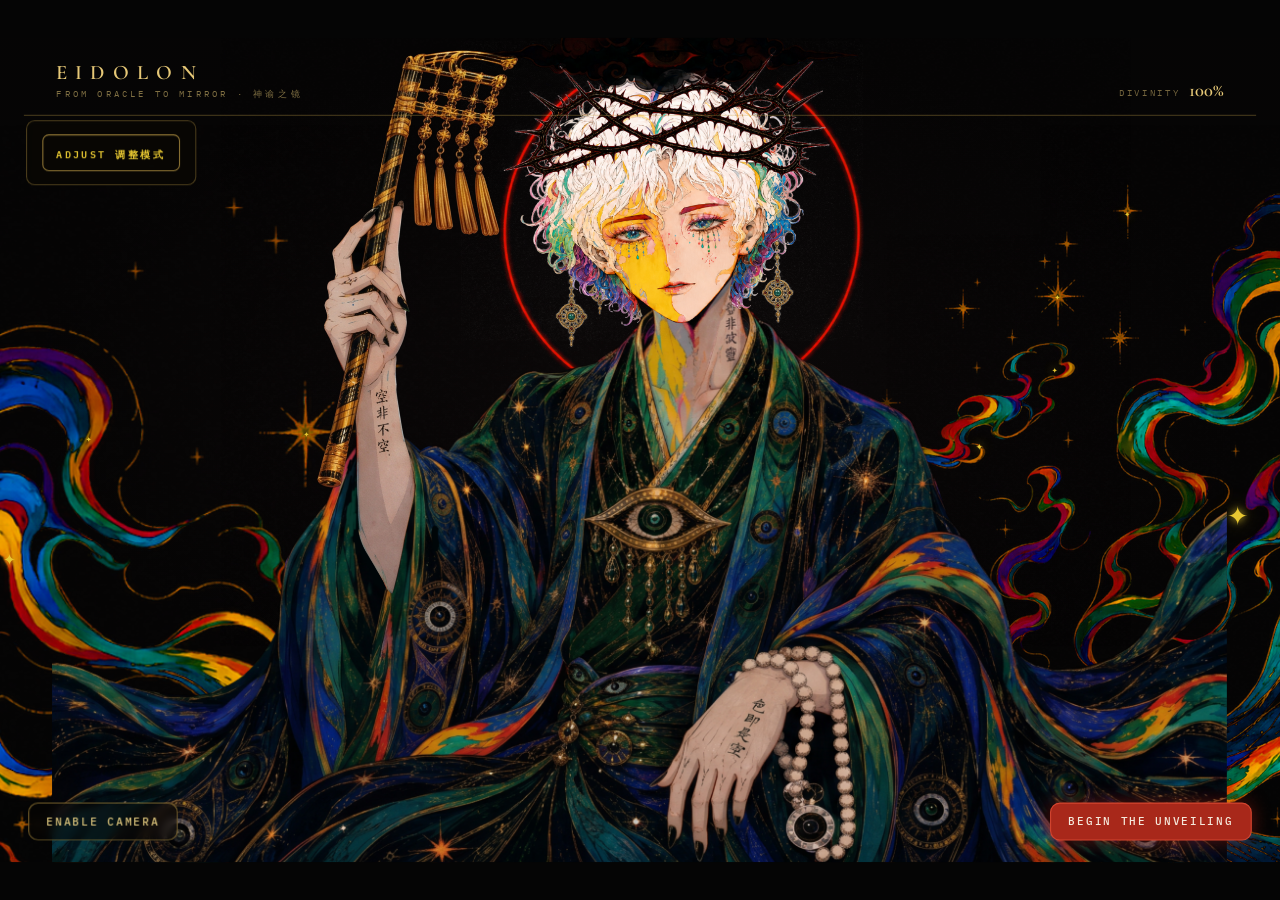
==== index.html @ 6b57af7a "Implement EIDOLON living deity from Oracle-to-Mirror design handoff Assembled layered artwork into a" ====
<!DOCTYPE html>
<html lang="zh">
<head>
<meta charset="utf-8">
<meta name="viewport" content="width=device-width, initial-scale=1">
<title>EIDOLON — From Oracle to Mirror · 神谕之镜</title>
<link rel="preconnect" href="https://fonts.googleapis.com">
<link href="https://fonts.googleapis.com/css2?family=Cormorant+Garamond:ital,wght@0,400;0,500;0,600;1,400;1,500&family=IBM+Plex+Mono:wght@400;500;600&family=Noto+Serif+SC:wght@400;600&display=swap" rel="stylesheet">
<style>
html,body{margin:0;height:100%;background:#050505;overflow:hidden;font-family:'IBM Plex Mono',monospace}
#viewport{position:fixed;inset:0;display:grid;place-items:center;background:#050505}
#stage{width:1180px;height:760px;position:relative;overflow:hidden;background:#050505;flex:none}

/* ── motion (from design handoff) ─────────────────────────────── */
@keyframes breathe{0%,100%{transform:scale(1);opacity:.85}50%{transform:scale(1.045);opacity:1}}
@keyframes coreGlow{0%,100%{opacity:.55}50%{opacity:.95}}
@keyframes drift{0%{transform:translateY(0)}50%{transform:translateY(-14px)}100%{transform:translateY(0)}}
@keyframes blink4{0%,93.5%{opacity:0}94.5%,97.5%{opacity:1}98.5%,100%{opacity:0}}
@keyframes blink4inv{0%,93.5%{opacity:1}94.5%,97.5%{opacity:0}98.5%,100%{opacity:1}}
@keyframes handWave{0%,100%{transform:rotate(-2.6deg)}50%{transform:rotate(3.2deg)}}
@keyframes beadLight{0%{opacity:0;transform:translate(-50%,-50%) scale(.5)}60%{opacity:.5;transform:translate(-50%,-50%) scale(1.1)}100%{opacity:.38;transform:translate(-50%,-50%) scale(1)}}
@keyframes charRise{from{opacity:0;transform:translateY(10px)}to{opacity:1;transform:translateY(0)}}
@keyframes ringGlow{0%,100%{filter:drop-shadow(0 0 6px rgba(255,45,22,.75)) drop-shadow(0 0 18px rgba(255,45,22,.4))}50%{filter:drop-shadow(0 0 14px rgba(255,45,22,.95)) drop-shadow(0 0 42px rgba(255,45,22,.6))}}
@keyframes twinkle{0%,100%{opacity:.08;transform:scale(.6) rotate(0deg)}50%{opacity:.95;transform:scale(1.2) rotate(18deg)}}
@keyframes swirlFlowL{0%,100%{transform:translate(0,0) rotate(0deg) scale(1)}30%{transform:translate(34px,-44px) rotate(3deg) scale(1.04)}65%{transform:translate(-26px,-14px) rotate(-2.4deg) scale(1.01)}}
@keyframes swirlFlowR{0%,100%{transform:translate(0,0) rotate(0deg) scale(1)}35%{transform:translate(-40px,-36px) rotate(-3.2deg) scale(1.05)}70%{transform:translate(22px,-10px) rotate(2deg) scale(1.01)}}

/* ── stage layers ─────────────────────────────────────────────── */
.cam{position:absolute;inset:0;width:100%;height:100%;object-fit:cover;transform:scaleX(-1)}
#camBg{filter:grayscale(30%) contrast(1.05) brightness(.9)}
#camFg{filter:saturate(.55) contrast(1.08) brightness(.92)}
#veil{position:absolute;inset:0;background:radial-gradient(ellipse 80% 70% at 50% 42%, #0d0a0a 0%, #060505 60%, #050505 100%);transition:opacity .3s linear}
#field{position:absolute;inset:0;overflow:hidden}
#swirlWrap{position:absolute;inset:0;transition:opacity .3s linear}
#swl,#swr{position:absolute}
#swl{transform-origin:20% 80%;animation:swirlFlowL 26s ease-in-out infinite}
#swr{transform-origin:80% 80%;animation:swirlFlowR 31s ease-in-out infinite 4s}
#swl>img{display:block;width:100%;-webkit-mask-image:linear-gradient(270deg,transparent,black 90px);mask-image:linear-gradient(270deg,transparent,black 90px);pointer-events:none}
#swr>img{display:block;width:100%;-webkit-mask-image:linear-gradient(90deg,transparent,black 110px);mask-image:linear-gradient(90deg,transparent,black 110px);pointer-events:none}
.tw{position:absolute;transform:translate(-50%,-50%);pointer-events:none}
.tw>span{display:inline-block;line-height:1;color:#e8c832;text-shadow:0 0 8px rgba(232,200,50,.9),0 0 22px rgba(232,200,50,.45);animation:twinkle var(--dur) ease-in-out infinite var(--delay)}
#camMask{position:absolute;inset:0;z-index:2;pointer-events:none;transition:opacity 1.2s linear;
  -webkit-mask-image:url('layers/body.png'),url('layers/face-open.png'),url('layers/hand-right.png'),url('layers/ring.png'),url('layers/cloud-eye.png');
  mask-image:url('layers/body.png'),url('layers/face-open.png'),url('layers/hand-right.png'),url('layers/ring.png'),url('layers/cloud-eye.png');
  -webkit-mask-repeat:no-repeat;mask-repeat:no-repeat}
#camMask .tintA{position:absolute;inset:0;background:radial-gradient(ellipse 62% 55% at 50% 38%, rgba(168,40,26,.08) 0%, rgba(120,26,16,.32) 62%, rgba(20,6,4,.72) 100%);mix-blend-mode:multiply}
#camMask .tintB{position:absolute;inset:0;background:linear-gradient(180deg, rgba(232,200,50,.10) 0%, rgba(255,45,22,.06) 45%, rgba(0,0,0,.25) 100%)}
#bgc{position:absolute;z-index:3;transition:opacity .3s linear}
#bgc>img{display:block;width:100%;animation:drift 17s ease-in-out infinite;pointer-events:none}
#ringWrap{position:absolute;inset:0;pointer-events:none;transition:opacity .3s linear}
#ring{position:absolute;animation:coreGlow 8s ease-in-out infinite}
#ring>img{display:block;width:100%;animation:ringGlow 6s ease-in-out infinite;pointer-events:none}
#figure{position:absolute;inset:0;pointer-events:none;animation:breathe 8s ease-in-out infinite}
#bodyGroup,#headGroup{position:absolute;inset:0;pointer-events:none;transition:transform 1.2s cubic-bezier(.2,.6,.2,1)}
#bodyGroup{z-index:1}#headGroup{z-index:2}
#bodyImg,#rhandImg,#lhandImg{position:absolute;transition:opacity .3s linear}
#rhandImg{transform-origin:52% 94%;animation:handWave 9s ease-in-out infinite}
#lhandImg{display:none}
#face{position:absolute;transition:opacity .3s linear}
#face>img{display:block;width:100%;pointer-events:none}
#faceOpen{animation:blink4inv 9s steps(1) infinite}
#faceClosed{position:absolute;left:0;top:0;width:100%;opacity:0;animation:blink4 9s steps(1) infinite}
#oracle{position:absolute;inset:0;z-index:4;pointer-events:none}
#prayerLine{position:absolute;left:50%;bottom:58px;transform:translate(-50%,0);transition:opacity 1.6s ease,transform 1.8s ease;display:flex;gap:3px;max-width:560px;flex-wrap:wrap;justify-content:center}
#prayerLine span{font:400 14px 'Noto Serif SC',serif;color:rgba(240,230,207,.55);text-shadow:0 0 12px rgba(232,200,50,.25);animation:charRise .3s ease both}
.bead{position:absolute;transform:translate(-50%,-50%);border-radius:50%;background:radial-gradient(circle,rgba(255,237,176,.85) 0%,rgba(232,200,50,.5) 40%,rgba(232,200,50,0) 70%);opacity:0}
#reply{position:absolute;right:110px;top:110px;writing-mode:vertical-rl;font:400 21px/2 'Noto Serif SC',serif;color:#f0e6cf;text-shadow:0 2px 18px rgba(0,0,0,.85);letter-spacing:.14em;transition:opacity 1.6s ease}
#reply span{opacity:0}

/* ── adjust panel ─────────────────────────────────────────────── */
#adjPanel{position:absolute;left:24px;top:76px;z-index:9;display:flex;flex-direction:column;gap:8px;padding:12px 14px;border-radius:8px;background:rgba(10,8,5,.78);border:1px solid rgba(201,164,74,.35);backdrop-filter:blur(4px)}
#adjToggle{padding:7px 12px;border-radius:6px;background:transparent;border:1px solid rgba(201,164,74,.7);color:#e8c832;font:600 9.5px 'IBM Plex Mono',monospace;letter-spacing:.18em;cursor:pointer}
#adjToggle.on{background:#e8c832;color:#111}
#adjBody{display:none;flex-direction:column;gap:7px;width:196px}
#adjBody.show{display:flex}
#adjBody .hint{font:400 9.5px/1.8 'Noto Serif SC',serif;color:rgba(230,200,119,.75)}
.slrow{display:flex;align-items:center;gap:8px}
.slrow>label{font:400 9px 'IBM Plex Mono',monospace;width:36px}
.slrow>input{flex:1}
.slrow>output{font:400 9px 'IBM Plex Mono',monospace;color:rgba(232,226,214,.7)}
#adjCoords{font:400 9px/1.8 'IBM Plex Mono',monospace;color:rgba(232,226,214,.55)}
#adjReset{padding:6px 10px;border-radius:6px;background:transparent;border:1px solid rgba(255,59,38,.6);color:#ff3b26;font:600 9px 'IBM Plex Mono',monospace;letter-spacing:.16em;cursor:pointer}

/* ── HUD (5a 金泥仪典) ────────────────────────────────────────── */
#hud{position:absolute;inset:0;display:flex;flex-direction:column;pointer-events:none;z-index:8}
#hudTop{display:flex;justify-content:space-between;align-items:flex-end;padding:20px 30px 12px;margin:0 22px;border-bottom:1px solid rgba(201,164,74,.28)}
#hudTitle{font:600 19px 'Cormorant Garamond',serif;letter-spacing:.4em;color:#e6c877}
#hudSub{font:400 8.5px 'IBM Plex Mono',monospace;letter-spacing:.3em;color:rgba(230,200,119,.55);margin-top:3px}
#hudDiv{display:flex;align-items:baseline;gap:8px}
#hudDiv>span:first-child{font:400 8.5px 'IBM Plex Mono',monospace;letter-spacing:.24em;color:rgba(230,200,119,.5)}
#divPct{font:600 17px 'Cormorant Garamond',serif;color:#e6c877}
#camBtn{position:absolute;left:26px;bottom:20px;pointer-events:auto;padding:10px 16px;border-radius:9px;background:rgba(8,7,5,.55);border:1px solid rgba(201,164,74,.55);color:#e0c87e;font:500 10px 'IBM Plex Mono',monospace;letter-spacing:.2em;cursor:pointer;backdrop-filter:blur(4px)}
#unveilBtn{position:absolute;right:26px;bottom:20px;pointer-events:auto;padding:10px 16px;border-radius:9px;background:#a8281a;border:1px solid #d4452f;color:#f5e9dc;font:500 10px 'IBM Plex Mono',monospace;letter-spacing:.2em;box-shadow:0 0 18px rgba(255,45,22,.35);cursor:pointer}
#camErr{position:absolute;left:0;right:0;bottom:4px;text-align:center;font:400 10px 'IBM Plex Mono',monospace;color:#ff3b26;display:none}
</style>
</head>
<body>
<div id="viewport">
  <div id="stage">
    <video id="camBg" class="cam" autoplay muted playsinline></video>
    <div id="veil"></div>
    <div id="field">
      <div id="swirlWrap">
        <div id="swl"><img src="layers/swirl-left.png" draggable="false"></div>
        <div id="swr"><img src="layers/swirl-right.png" draggable="false"></div>
      </div>
      <div id="camMask">
        <video id="camFg" class="cam" autoplay muted playsinline></video>
        <div class="tintA"></div>
        <div class="tintB"></div>
      </div>
      <div id="bgc"><img src="layers/cloud-eye.png" draggable="false"></div>
      <div id="ringWrap"><div id="ring"><img src="layers/ring.png" draggable="false"></div></div>
      <div id="figure">
        <div id="bodyGroup">
          <img id="bodyImg" src="layers/body.png" draggable="false">
          <img id="rhandImg" src="layers/hand-right.png" draggable="false">
          <img id="lhandImg" src="layers/hand-left.png" draggable="false">
        </div>
        <div id="headGroup">
          <div id="face">
            <img id="faceOpen" src="layers/face-open.png" draggable="false">
            <img id="faceClosed" src="layers/face-closed.png" draggable="false">
          </div>
        </div>
      </div>
      <div id="oracle">
        <div id="prayerLine"></div>
        <div id="beads"></div>
        <div id="reply"></div>
      </div>
      <div id="adjPanel">
        <button id="adjToggle">ADJUST 调整模式</button>
        <div id="adjBody">
          <div class="hint">全部图层可拖动 · 悬停时滚轮缩放<br>拖身体时双手和头跟随 · 位置自动保存</div>
          <div class="slrow"><label style="color:#e8c832">FACE</label><input id="slFace" type="range" min="180" max="420" style="accent-color:#e8c832"><output id="ovFace"></output></div>
          <div class="slrow"><label style="color:#7fd4cd">BODY</label><input id="slBody" type="range" min="700" max="1200" style="accent-color:#7fd4cd"><output id="ovBody"></output></div>
          <div class="slrow"><label style="color:#ff8c66">右手</label><input id="slRhand" type="range" min="90" max="320" style="accent-color:#ff8c66"><output id="ovRhand"></output></div>
          <div class="slrow"><label style="color:#c9a44a">左手</label><input id="slLhand" type="range" min="90" max="320" style="accent-color:#c9a44a"><output id="ovLhand"></output></div>
          <div id="adjCoords"></div>
          <button id="adjReset">RESET</button>
        </div>
      </div>
    </div>
    <div id="hud">
      <div id="hudTop">
        <div>
          <div id="hudTitle">EIDOLON</div>
          <div id="hudSub">FROM ORACLE TO MIRROR · 神谕之镜</div>
        </div>
        <div id="hudDiv"><span>DIVINITY</span><span id="divPct">100%</span></div>
      </div>
      <button id="camBtn">ENABLE CAMERA</button>
      <button id="unveilBtn">BEGIN THE UNVEILING</button>
      <div id="camErr"></div>
    </div>
  </div>
</div>

<script>
(() => {
"use strict";
const $ = id => document.getElementById(id);
const clamp01 = v => Math.max(0, Math.min(1, v));

/* ── layout: scale 1180×760 stage to viewport ─────────────────── */
const STAGE_W = 1180, STAGE_H = 760;
function fit() {
  const s = Math.min(innerWidth / STAGE_W, innerHeight / STAGE_H);
  $("stage").style.transform = "scale(" + s + ")";
}
addEventListener("resize", fit); fit();

/* ── state ────────────────────────────────────────────────────── */
const ADJ_DEFAULT = {
  face:{x:425,y:3,w:371}, body:{x:48,y:207,w:1083}, halo:{x:590,y:192},
  cloud:{x:203,y:-22,w:840}, bgc:{x:429,y:-36,w:366}, rhand:{x:292,y:11,w:186},
  lhand:{x:623,y:513,w:191}, swl:{x:-30,y:80,w:700}, swr:{x:763,y:80,w:447}
};
const LS_KEY = "om-eidolon-adjust-v5";
const state = {
  d2: 1,                // divinity 1 → 0
  unveiled: false,      // settled mirror state
  cameraOn: false,
  prayer: "",
  phase: "idle",        // idle | typing | divining | reply
  replyText: "",
  mx: 0, my: 0,
  adjustMode: false,
  adj: JSON.parse(JSON.stringify(ADJ_DEFAULT))
};
try {
  const saved = JSON.parse(localStorage.getItem(LS_KEY) || "null");
  if (saved && saved.face) Object.keys(state.adj).forEach(k => { if (saved[k]) state.adj[k] = { ...state.adj[k], ...saved[k] }; });
} catch (e) {}

const ORACLE_POOL = [
  "空非不空。你携来的重量，我已称过。",
  "所求之物，在你说出它名字之前，已经离开。",
  "香烬落定。去做你早已决定的事。",
  "色即是空。你问的不是前路，是回头的许可。",
  "你怕的事只发生过一次，在你心里发生了千次。",
  "星符已排。等，是另一种走。"
];

/* ── twinkle stars on the swirls (positions from handoff) ─────── */
const TWL = [{x:.2382,y:.5106,n:1822},{x:.7768,y:.4729,n:1163},{x:.0554,y:.3451,n:637},{x:.687,y:.8537,n:586},{x:.1597,y:.2472,n:76},{x:.4463,y:.2433,n:36},{x:.8284,y:.9416,n:34},{x:.4003,y:.6454,n:31},{x:.0202,y:.2187,n:23},{x:.41,y:.7276,n:14}];
const TWR = [{x:.8458,y:.4846,n:1846},{x:.3127,y:.3993,n:231},{x:.4684,y:.3033,n:45},{x:.1049,y:.9225,n:33},{x:.4738,y:.2116,n:24},{x:.2344,y:.6415,n:22},{x:.6175,y:.1074,n:16}];
function buildTwinkles(host, stars, scale) {
  host.querySelectorAll(".tw").forEach(el => el.remove());
  stars.forEach((s, i) => {
    const wrap = document.createElement("span");
    wrap.className = "tw";
    wrap.style.left = (s.x * 100).toFixed(2) + "%";
    wrap.style.top = (s.y * 100).toFixed(2) + "%";
    const star = document.createElement("span");
    star.textContent = "✦";
    star.style.fontSize = Math.round(Math.min(34, Math.max(9, Math.sqrt(s.n) * .75)) * scale) + "px";
    star.style.setProperty("--dur", (3 + (i % 5) * .8).toFixed(1) + "s");
    star.style.setProperty("--delay", ((i * .73) % 4).toFixed(2) + "s");
    wrap.appendChild(star);
    host.appendChild(wrap);
  });
}

/* ── rosary bead glow points (crop coords from handoff) ───────── */
const BEAD_PTS = [
  [60,175],[115,130],[185,105],[250,95],[310,75],[365,65],[430,75],[490,100],[540,140],[565,185],
  [330,205],[385,265],[408,340],[418,415],[428,490],[418,565],[372,650],[330,705],[300,795],[360,790],
  [575,250],[583,320],[590,395],[595,470],[600,545],[605,620],[615,695],[625,770],[640,845],[652,920],[665,995],[678,1070],[695,1140]
];
function renderBeads() {
  const host = $("beads");
  host.innerHTML = "";
  const lit = state.phase === "divining" || state.phase === "reply";
  const b = state.adj.body, k = b.w / 6213;
  const put = (px, py, size, anim) => {
    const el = document.createElement("span");
    el.className = "bead";
    el.style.left = Math.round(b.x + (px + 3574) * k) + "px";
    el.style.top = Math.round(b.y + (py + 3442 - 1445) * k) + "px";
    el.style.width = el.style.height = size + "px";
    el.style.animation = anim;
    host.appendChild(el);
  };
  BEAD_PTS.forEach((p, i) => put(p[0], p[1], Math.round(120 * k), lit ? "beadLight .5s ease " + (i * .07).toFixed(2) + "s forwards" : "none"));
  put(435, 975, Math.round(300 * k), lit ? "beadLight .9s ease 2.45s forwards" : "none");
}

/* ── apply layer geometry ─────────────────────────────────────── */
function px(el, o) { el.style.left = o.x + "px"; el.style.top = o.y + "px"; if (o.w != null) el.style.width = o.w + "px"; }
function applyAdj() {
  const a = state.adj;
  px($("swl"), a.swl); px($("swr"), a.swr);
  px($("bgc"), a.bgc); px($("ring"), a.cloud);
  px($("bodyImg"), a.body); px($("rhandImg"), a.rhand); px($("lhandImg"), a.lhand);
  px($("face"), a.face);
  $("camMask").style.webkitMaskPosition = $("camMask").style.maskPosition =
    a.body.x + "px " + a.body.y + "px, " + a.face.x + "px " + a.face.y + "px, " +
    a.rhand.x + "px " + a.rhand.y + "px, " + a.cloud.x + "px " + a.cloud.y + "px, " +
    a.bgc.x + "px " + a.bgc.y + "px";
  $("camMask").style.webkitMaskSize = $("camMask").style.maskSize =
    a.body.w + "px auto, " + a.face.w + "px auto, " + a.rhand.w + "px auto, " +
    a.cloud.w + "px auto, " + a.bgc.w + "px auto";
  buildTwinkles($("swl"), TWL, a.swl.w / 700);
  buildTwinkles($("swr"), TWR, a.swr.w / 447);
  renderBeads();
  $("slFace").value = a.face.w;  $("ovFace").textContent = a.face.w;
  $("slBody").value = a.body.w;  $("ovBody").textContent = a.body.w;
  $("slRhand").value = a.rhand.w; $("ovRhand").textContent = a.rhand.w;
  $("slLhand").value = a.lhand.w; $("ovLhand").textContent = a.lhand.w;
  $("adjCoords").innerHTML = "head " + a.face.x + "," + a.face.y + " · body " + a.body.x + "," + a.body.y + "<br>halo+cloud " + a.cloud.x + "," + a.cloud.y;
}
function saveAdj() { try { localStorage.setItem(LS_KEY, JSON.stringify(state.adj)); } catch (e) {} }

/* ── unveiling: staged fade per handoff spec ──────────────────────
   swirls first (d2 1→.6), robe next (→.3), face last (→.06);
   ring + ink cloud stay to frame the user's own face.           */
function applyOpacities() {
  const d2 = state.d2, un = state.unveiled;
  $("veil").style.opacity = (d2 * .96).toFixed(3);
  $("swirlWrap").style.opacity = clamp01((d2 - .6) / .4).toFixed(3);
  const opBody = un ? .22 : clamp01((d2 - .3) / .36);
  const opFace = un ? .22 : clamp01((d2 - .06) / .34);
  const opRelic = un ? .3 : (d2 < .02 ? d2 * 17.5 : .35 + d2 * .65);
  $("bodyImg").style.opacity = $("rhandImg").style.opacity = $("lhandImg").style.opacity = (+opBody).toFixed(3);
  $("face").style.opacity = (+opFace).toFixed(3);
  $("bgc").style.opacity = $("ringWrap").style.opacity = (+opRelic).toFixed(3);
  $("camMask").style.opacity = state.cameraOn ? clamp01((.5 - d2) / .4).toFixed(3) : 0;
  $("divPct").textContent = Math.round(d2 * 100) + "%";
  $("unveilBtn").textContent = (un || unveilTarget === 0) ? "RESTORE THE GOD" : "BEGIN THE UNVEILING";
}

let tick = null, unveilTarget = 1;
function animateD2(to, dur) {
  if (tick) clearInterval(tick);
  unveilTarget = to;
  const from = state.d2, t0 = performance.now();
  tick = setInterval(() => {
    const t = Math.min(1, (performance.now() - t0) / dur);
    const e = 1 - Math.pow(1 - t, 3);
    state.d2 = from + (to - from) * e;
    if (to === 0 && state.d2 <= .05) {           // settle into the mirror
      state.d2 = 0; state.unveiled = true; clearInterval(tick); tick = null;
    } else if (t >= 1) {
      state.d2 = to; clearInterval(tick); tick = null;
    }
    applyOpacities();
  }, 16);
}

$("unveilBtn").addEventListener("click", () => {
  if (state.unveiled || unveilTarget === 0) {    // restore the god
    state.unveiled = false;
    animateD2(1, 6000);
  } else {
    startCamera();
    animateD2(0, 9000);
  }
});

/* ── camera ───────────────────────────────────────────────────── */
let stream = null;
function startCamera() {
  if (state.cameraOn) return;
  if (!navigator.mediaDevices || !navigator.mediaDevices.getUserMedia) {
    camError("getUserMedia unavailable in this context"); return;
  }
  navigator.mediaDevices.getUserMedia({ video: { width: 1280 } }).then(s => {
    stream = s; state.cameraOn = true;
    $("camErr").style.display = "none";
    $("camBtn").textContent = "CAMERA LIVE";
    for (const v of [$("camBg"), $("camFg")]) { v.srcObject = s; v.play().catch(() => {}); }
    applyOpacities();
  }).catch(err => camError(err.message || String(err)));
}
function camError(msg) { $("camErr").textContent = "camera error: " + msg; $("camErr").style.display = "block"; }
$("camBtn").addEventListener("click", startCamera);

/* ── parallax: head/body follow the cursor ────────────────────── */
$("stage").addEventListener("mousemove", e => {
  const r = $("stage").getBoundingClientRect();
  state.mx = Math.round(((e.clientX - r.left) / r.width - .5) * 2 * 10) / 10;
  state.my = Math.round(((e.clientY - r.top) / r.height - .5) * 2 * 10) / 10;
  const on = state.adjustMode;
  $("bodyGroup").style.transform = on ? "" : "translate(" + (state.mx * 7).toFixed(1) + "px," + (state.my * 4).toFixed(1) + "px)";
  $("headGroup").style.transform = on ? "" : "translate(" + (state.mx * 7).toFixed(1) + "px," + (state.my * 4).toFixed(1) + "px)";
});

/* ── prayer → oracle reply ────────────────────────────────────── */
let t1 = null, t2 = null;
function renderPrayer() {
  const host = $("prayerLine");
  host.innerHTML = "";
  for (const ch of state.prayer) {
    const s = document.createElement("span"); s.textContent = ch; host.appendChild(s);
  }
  const busy = state.phase === "divining" || state.phase === "reply";
  host.style.opacity = busy ? 0 : 1;
  host.style.transform = "translate(-50%," + (state.phase === "divining" ? -70 : 0) + "px)";
}
function renderReply() {
  const host = $("reply");
  host.innerHTML = "";
  if (state.phase === "reply") {
    [...state.replyText].forEach((ch, i) => {
      const s = document.createElement("span");
      s.textContent = ch;
      s.style.animation = "charRise .5s ease " + (i * .15).toFixed(2) + "s both";
      host.appendChild(s);
    });
  }
  host.style.opacity = state.phase === "reply" ? 1 : 0;
}
function submitPrayer() {
  state.replyText = ORACLE_POOL[Math.floor(Math.random() * ORACLE_POOL.length)];
  state.phase = "divining";
  renderPrayer(); renderBeads(); renderReply();
  clearTimeout(t1); clearTimeout(t2);
  t1 = setTimeout(() => { state.phase = "reply"; renderPrayer(); renderReply(); }, 3300);
  t2 = setTimeout(() => {
    state.phase = "idle"; state.prayer = ""; state.replyText = "";
    renderPrayer(); renderBeads(); renderReply();
  }, 3300 + state.replyText.length * 150 + 6500);
}
addEventListener("keydown", e => {
  if (state.adjustMode) return;
  const t = e.target;
  if (t && (t.tagName === "INPUT" || t.tagName === "TEXTAREA" || t.tagName === "BUTTON")) return;
  if (e.key === "Escape") { state.prayer = ""; state.phase = "idle"; renderPrayer(); return; }
  if (state.phase !== "idle" && state.phase !== "typing") return;
  if (e.key === "Enter") { if (state.prayer.trim()) submitPrayer(); return; }
  if (e.key === "Backspace") {
    e.preventDefault();
    state.prayer = state.prayer.slice(0, -1);
    state.phase = state.prayer.length ? "typing" : "idle";
    renderPrayer(); return;
  }
  if (e.key.length === 1 && !e.metaKey && !e.ctrlKey && state.prayer.length < 40) {
    state.prayer += e.key; state.phase = "typing"; renderPrayer();
  }
});

/* ── adjust mode: drag / wheel-scale / sliders ────────────────── */
const DRAGGABLE = { swl:$("swl"), swr:$("swr"), bgc:$("bgc"), cloud:$("ring"), body:$("bodyImg"), rhand:$("rhandImg"), lhand:$("lhandImg"), face:$("face") };
function setAdjustUI() {
  const on = state.adjustMode;
  $("adjToggle").textContent = on ? "ADJUST: ON — 完成" : "ADJUST 调整模式";
  $("adjToggle").classList.toggle("on", on);
  $("adjBody").classList.toggle("show", on);
  for (const [key, el] of Object.entries(DRAGGABLE)) {
    el.style.cursor = on ? "move" : "default";
    el.style.outline = on ? "1px dashed rgba(232,200,50,.55)" : "none";
    // swirls + ink cloud always receive events; the rest only in adjust mode
    if (!["swl","swr","bgc"].includes(key)) el.style.pointerEvents = on ? "auto" : "none";
  }
  if (on) { $("bodyGroup").style.transform = ""; $("headGroup").style.transform = ""; }
}
$("adjToggle").addEventListener("click", () => { state.adjustMode = !state.adjustMode; setAdjustUI(); });
$("adjReset").addEventListener("click", () => { state.adj = JSON.parse(JSON.stringify(ADJ_DEFAULT)); applyAdj(); saveAdj(); });

function stageScale() { return $("stage").getBoundingClientRect().width / STAGE_W; }
for (const [key, el] of Object.entries(DRAGGABLE)) {
  el.addEventListener("mousedown", e => {
    if (!state.adjustMode) return;
    e.preventDefault(); e.stopPropagation();
    const sc = stageScale(), sx = e.clientX, sy = e.clientY;
    const keys = key === "body" ? ["face","body","rhand","lhand"] : [key];
    const starts = {}; keys.forEach(k => starts[k] = { ...state.adj[k] });
    const move = ev => {
      keys.forEach(k => {
        state.adj[k].x = Math.round(starts[k].x + (ev.clientX - sx) / sc);
        state.adj[k].y = Math.round(starts[k].y + (ev.clientY - sy) / sc);
      });
      applyAdj();
    };
    const up = () => { removeEventListener("mousemove", move); removeEventListener("mouseup", up); saveAdj(); };
    addEventListener("mousemove", move); addEventListener("mouseup", up);
  });
  el.addEventListener("wheel", e => {
    if (!state.adjustMode) return;
    e.preventDefault(); e.stopPropagation();
    const L = state.adj[key];
    if (!L || L.w == null) return;
    const f = e.deltaY < 0 ? 1.03 : 1 / 1.03;
    const nw = Math.max(60, Math.round(L.w * f));
    const rect = e.currentTarget.getBoundingClientRect();
    const relX = rect.width ? (e.clientX - rect.left) / rect.width : .5;
    const relY = rect.height ? (e.clientY - rect.top) / rect.height : .5;
    const dh = (nw - L.w) * (rect.height / rect.width || 1);
    L.x = Math.round(L.x - (nw - L.w) * relX);
    L.y = Math.round(L.y - dh * relY);
    L.w = nw;
    applyAdj(); saveAdj();
  }, { passive: false });
}
const sliderMap = { slFace:"face", slBody:"body", slRhand:"rhand", slLhand:"lhand" };
for (const [id, key] of Object.entries(sliderMap)) {
  $(id).addEventListener("input", e => { state.adj[key].w = Number(e.target.value); applyAdj(); saveAdj(); });
}

/* ── init ─────────────────────────────────────────────────────── */
applyAdj(); applyOpacities(); setAdjustUI(); renderPrayer(); renderReply();
})();
</script>
</body>
</html>
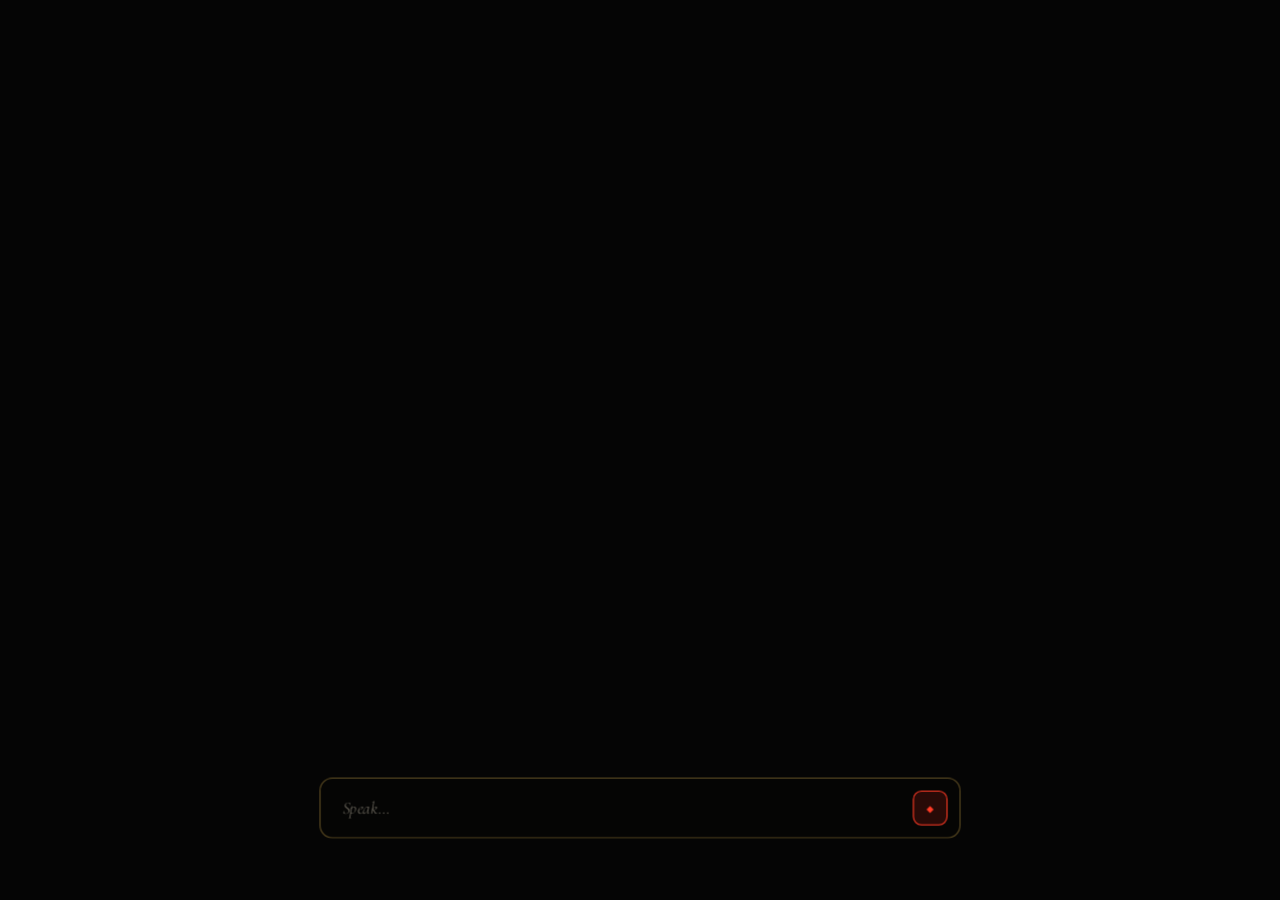
==== commit 19cf994d: "Expand into full narrative piece: summon entrance, act arc, unveiling finale - Gacha-cadence summon:" ====
--- a/index.html
+++ b/index.html
@@ -6,121 +6,39 @@
 <title>EIDOLON — From Oracle to Mirror · 神谕之镜</title>
 <link rel="preconnect" href="https://fonts.googleapis.com">
 <link href="https://fonts.googleapis.com/css2?family=Cormorant+Garamond:ital,wght@0,400;0,500;0,600;1,400;1,500&family=IBM+Plex+Mono:wght@400;500;600&family=Noto+Serif+SC:wght@400;600&display=swap" rel="stylesheet">
-<style>
-html,body{margin:0;height:100%;background:#050505;overflow:hidden;font-family:'IBM Plex Mono',monospace}
-#viewport{position:fixed;inset:0;display:grid;place-items:center;background:#050505}
-#stage{width:1180px;height:760px;position:relative;overflow:hidden;background:#050505;flex:none}
-
-/* ── motion (from design handoff) ─────────────────────────────── */
-@keyframes breathe{0%,100%{transform:scale(1);opacity:.85}50%{transform:scale(1.045);opacity:1}}
-@keyframes coreGlow{0%,100%{opacity:.55}50%{opacity:.95}}
-@keyframes drift{0%{transform:translateY(0)}50%{transform:translateY(-14px)}100%{transform:translateY(0)}}
-@keyframes blink4{0%,93.5%{opacity:0}94.5%,97.5%{opacity:1}98.5%,100%{opacity:0}}
-@keyframes blink4inv{0%,93.5%{opacity:1}94.5%,97.5%{opacity:0}98.5%,100%{opacity:1}}
-@keyframes handWave{0%,100%{transform:rotate(-2.6deg)}50%{transform:rotate(3.2deg)}}
-@keyframes beadLight{0%{opacity:0;transform:translate(-50%,-50%) scale(.5)}60%{opacity:.5;transform:translate(-50%,-50%) scale(1.1)}100%{opacity:.38;transform:translate(-50%,-50%) scale(1)}}
-@keyframes charRise{from{opacity:0;transform:translateY(10px)}to{opacity:1;transform:translateY(0)}}
-@keyframes ringGlow{0%,100%{filter:drop-shadow(0 0 6px rgba(255,45,22,.75)) drop-shadow(0 0 18px rgba(255,45,22,.4))}50%{filter:drop-shadow(0 0 14px rgba(255,45,22,.95)) drop-shadow(0 0 42px rgba(255,45,22,.6))}}
-@keyframes twinkle{0%,100%{opacity:.08;transform:scale(.6) rotate(0deg)}50%{opacity:.95;transform:scale(1.2) rotate(18deg)}}
-@keyframes swirlFlowL{0%,100%{transform:translate(0,0) rotate(0deg) scale(1)}30%{transform:translate(34px,-44px) rotate(3deg) scale(1.04)}65%{transform:translate(-26px,-14px) rotate(-2.4deg) scale(1.01)}}
-@keyframes swirlFlowR{0%,100%{transform:translate(0,0) rotate(0deg) scale(1)}35%{transform:translate(-40px,-36px) rotate(-3.2deg) scale(1.05)}70%{transform:translate(22px,-10px) rotate(2deg) scale(1.01)}}
-
-/* ── stage layers ─────────────────────────────────────────────── */
-.cam{position:absolute;inset:0;width:100%;height:100%;object-fit:cover;transform:scaleX(-1)}
-#camBg{filter:grayscale(30%) contrast(1.05) brightness(.9)}
-#camFg{filter:saturate(.55) contrast(1.08) brightness(.92)}
-#veil{position:absolute;inset:0;background:radial-gradient(ellipse 80% 70% at 50% 42%, #0d0a0a 0%, #060505 60%, #050505 100%);transition:opacity .3s linear}
-#field{position:absolute;inset:0;overflow:hidden}
-#swirlWrap{position:absolute;inset:0;transition:opacity .3s linear}
-#swl,#swr{position:absolute}
-#swl{transform-origin:20% 80%;animation:swirlFlowL 26s ease-in-out infinite}
-#swr{transform-origin:80% 80%;animation:swirlFlowR 31s ease-in-out infinite 4s}
-#swl>img{display:block;width:100%;-webkit-mask-image:linear-gradient(270deg,transparent,black 90px);mask-image:linear-gradient(270deg,transparent,black 90px);pointer-events:none}
-#swr>img{display:block;width:100%;-webkit-mask-image:linear-gradient(90deg,transparent,black 110px);mask-image:linear-gradient(90deg,transparent,black 110px);pointer-events:none}
-.tw{position:absolute;transform:translate(-50%,-50%);pointer-events:none}
-.tw>span{display:inline-block;line-height:1;color:#e8c832;text-shadow:0 0 8px rgba(232,200,50,.9),0 0 22px rgba(232,200,50,.45);animation:twinkle var(--dur) ease-in-out infinite var(--delay)}
-#camMask{position:absolute;inset:0;z-index:2;pointer-events:none;transition:opacity 1.2s linear;
-  -webkit-mask-image:url('layers/body.png'),url('layers/face-open.png'),url('layers/hand-right.png'),url('layers/ring.png'),url('layers/cloud-eye.png');
-  mask-image:url('layers/body.png'),url('layers/face-open.png'),url('layers/hand-right.png'),url('layers/ring.png'),url('layers/cloud-eye.png');
-  -webkit-mask-repeat:no-repeat;mask-repeat:no-repeat}
-#camMask .tintA{position:absolute;inset:0;background:radial-gradient(ellipse 62% 55% at 50% 38%, rgba(168,40,26,.08) 0%, rgba(120,26,16,.32) 62%, rgba(20,6,4,.72) 100%);mix-blend-mode:multiply}
-#camMask .tintB{position:absolute;inset:0;background:linear-gradient(180deg, rgba(232,200,50,.10) 0%, rgba(255,45,22,.06) 45%, rgba(0,0,0,.25) 100%)}
-#bgc{position:absolute;z-index:3;transition:opacity .3s linear}
-#bgc>img{display:block;width:100%;animation:drift 17s ease-in-out infinite;pointer-events:none}
-#ringWrap{position:absolute;inset:0;pointer-events:none;transition:opacity .3s linear}
-#ring{position:absolute;animation:coreGlow 8s ease-in-out infinite}
-#ring>img{display:block;width:100%;animation:ringGlow 6s ease-in-out infinite;pointer-events:none}
-#figure{position:absolute;inset:0;pointer-events:none;animation:breathe 8s ease-in-out infinite}
-#bodyGroup,#headGroup{position:absolute;inset:0;pointer-events:none;transition:transform 1.2s cubic-bezier(.2,.6,.2,1)}
-#bodyGroup{z-index:1}#headGroup{z-index:2}
-#bodyImg,#rhandImg,#lhandImg{position:absolute;transition:opacity .3s linear}
-#rhandImg{transform-origin:52% 94%;animation:handWave 9s ease-in-out infinite}
-#lhandImg{display:none}
-#face{position:absolute;transition:opacity .3s linear}
-#face>img{display:block;width:100%;pointer-events:none}
-#faceOpen{animation:blink4inv 9s steps(1) infinite}
-#faceClosed{position:absolute;left:0;top:0;width:100%;opacity:0;animation:blink4 9s steps(1) infinite}
-#oracle{position:absolute;inset:0;z-index:4;pointer-events:none}
-#prayerLine{position:absolute;left:50%;bottom:58px;transform:translate(-50%,0);transition:opacity 1.6s ease,transform 1.8s ease;display:flex;gap:3px;max-width:560px;flex-wrap:wrap;justify-content:center}
-#prayerLine span{font:400 14px 'Noto Serif SC',serif;color:rgba(240,230,207,.55);text-shadow:0 0 12px rgba(232,200,50,.25);animation:charRise .3s ease both}
-.bead{position:absolute;transform:translate(-50%,-50%);border-radius:50%;background:radial-gradient(circle,rgba(255,237,176,.85) 0%,rgba(232,200,50,.5) 40%,rgba(232,200,50,0) 70%);opacity:0}
-#reply{position:absolute;right:110px;top:110px;writing-mode:vertical-rl;font:400 21px/2 'Noto Serif SC',serif;color:#f0e6cf;text-shadow:0 2px 18px rgba(0,0,0,.85);letter-spacing:.14em;transition:opacity 1.6s ease}
-#reply span{opacity:0}
-
-/* ── adjust panel ─────────────────────────────────────────────── */
-#adjPanel{position:absolute;left:24px;top:76px;z-index:9;display:flex;flex-direction:column;gap:8px;padding:12px 14px;border-radius:8px;background:rgba(10,8,5,.78);border:1px solid rgba(201,164,74,.35);backdrop-filter:blur(4px)}
-#adjToggle{padding:7px 12px;border-radius:6px;background:transparent;border:1px solid rgba(201,164,74,.7);color:#e8c832;font:600 9.5px 'IBM Plex Mono',monospace;letter-spacing:.18em;cursor:pointer}
-#adjToggle.on{background:#e8c832;color:#111}
-#adjBody{display:none;flex-direction:column;gap:7px;width:196px}
-#adjBody.show{display:flex}
-#adjBody .hint{font:400 9.5px/1.8 'Noto Serif SC',serif;color:rgba(230,200,119,.75)}
-.slrow{display:flex;align-items:center;gap:8px}
-.slrow>label{font:400 9px 'IBM Plex Mono',monospace;width:36px}
-.slrow>input{flex:1}
-.slrow>output{font:400 9px 'IBM Plex Mono',monospace;color:rgba(232,226,214,.7)}
-#adjCoords{font:400 9px/1.8 'IBM Plex Mono',monospace;color:rgba(232,226,214,.55)}
-#adjReset{padding:6px 10px;border-radius:6px;background:transparent;border:1px solid rgba(255,59,38,.6);color:#ff3b26;font:600 9px 'IBM Plex Mono',monospace;letter-spacing:.16em;cursor:pointer}
-
-/* ── HUD (5a 金泥仪典) ────────────────────────────────────────── */
-#hud{position:absolute;inset:0;display:flex;flex-direction:column;pointer-events:none;z-index:8}
-#hudTop{display:flex;justify-content:space-between;align-items:flex-end;padding:20px 30px 12px;margin:0 22px;border-bottom:1px solid rgba(201,164,74,.28)}
-#hudTitle{font:600 19px 'Cormorant Garamond',serif;letter-spacing:.4em;color:#e6c877}
-#hudSub{font:400 8.5px 'IBM Plex Mono',monospace;letter-spacing:.3em;color:rgba(230,200,119,.55);margin-top:3px}
-#hudDiv{display:flex;align-items:baseline;gap:8px}
-#hudDiv>span:first-child{font:400 8.5px 'IBM Plex Mono',monospace;letter-spacing:.24em;color:rgba(230,200,119,.5)}
-#divPct{font:600 17px 'Cormorant Garamond',serif;color:#e6c877}
-#camBtn{position:absolute;left:26px;bottom:20px;pointer-events:auto;padding:10px 16px;border-radius:9px;background:rgba(8,7,5,.55);border:1px solid rgba(201,164,74,.55);color:#e0c87e;font:500 10px 'IBM Plex Mono',monospace;letter-spacing:.2em;cursor:pointer;backdrop-filter:blur(4px)}
-#unveilBtn{position:absolute;right:26px;bottom:20px;pointer-events:auto;padding:10px 16px;border-radius:9px;background:#a8281a;border:1px solid #d4452f;color:#f5e9dc;font:500 10px 'IBM Plex Mono',monospace;letter-spacing:.2em;box-shadow:0 0 18px rgba(255,45,22,.35);cursor:pointer}
-#camErr{position:absolute;left:0;right:0;bottom:4px;text-align:center;font:400 10px 'IBM Plex Mono',monospace;color:#ff3b26;display:none}
-</style>
+<link rel="stylesheet" href="css/style.css">
 </head>
 <body>
 <div id="viewport">
   <div id="stage">
     <video id="camBg" class="cam" autoplay muted playsinline></video>
-    <div id="veil"></div>
+    <div id="veil" style="opacity:0"></div>
+
     <div id="field">
-      <div id="swirlWrap">
-        <div id="swl"><img src="layers/swirl-left.png" draggable="false"></div>
-        <div id="swr"><img src="layers/swirl-right.png" draggable="false"></div>
+      <div id="swirlWrap" style="opacity:0">
+        <div id="slamL" class="slam"><div id="swl"><img src="layers/swirl-left.png" draggable="false"></div></div>
+        <div id="slamR" class="slam"><div id="swr"><img src="layers/swirl-right.png" draggable="false"></div></div>
       </div>
       <div id="camMask">
         <video id="camFg" class="cam" autoplay muted playsinline></video>
         <div class="tintA"></div>
         <div class="tintB"></div>
       </div>
-      <div id="bgc"><img src="layers/cloud-eye.png" draggable="false"></div>
-      <div id="ringWrap"><div id="ring"><img src="layers/ring.png" draggable="false"></div></div>
-      <div id="figure">
-        <div id="bodyGroup">
-          <img id="bodyImg" src="layers/body.png" draggable="false">
-          <img id="rhandImg" src="layers/hand-right.png" draggable="false">
-          <img id="lhandImg" src="layers/hand-left.png" draggable="false">
-        </div>
-        <div id="headGroup">
-          <div id="face">
-            <img id="faceOpen" src="layers/face-open.png" draggable="false">
-            <img id="faceClosed" src="layers/face-closed.png" draggable="false">
+      <div id="bgc" style="opacity:0"><img src="layers/cloud-eye.png" draggable="false"></div>
+      <div id="ringWrap" style="opacity:0"><div id="ring"><img src="layers/ring.png" draggable="false"></div></div>
+      <div id="ringBurst"></div>
+      <div id="figureIn">
+        <div id="figure">
+          <div id="bodyGroup">
+            <img id="bodyImg" src="layers/body.png" draggable="false" style="opacity:0">
+            <img id="rhandImg" src="layers/hand-right.png" draggable="false" style="opacity:0">
+            <img id="lhandImg" src="layers/hand-left.png" draggable="false" style="opacity:0">
+          </div>
+          <div id="headGroup">
+            <div id="face" style="opacity:0">
+              <img id="faceOpen" src="layers/face-open.png" draggable="false">
+              <img id="faceClosed" src="layers/face-closed.png" draggable="false">
+            </div>
           </div>
         </div>
       </div>
@@ -128,6 +46,9 @@
         <div id="prayerLine"></div>
         <div id="beads"></div>
         <div id="reply"></div>
+        <div id="replyEn"></div>
+        <div id="typing"><span id="typingLabel">对方正在输入</span><i></i><i></i><i></i></div>
+        <div id="mirrorNote">( THE MIRROR STAYS DARK — 镜面无光 )</div>
       </div>
       <div id="adjPanel">
         <button id="adjToggle">ADJUST 调整模式</button>
@@ -142,6 +63,16 @@
         </div>
       </div>
     </div>
+
+    <div id="comet"></div>
+    <div id="flash"></div>
+    <div id="titleCard">
+      <div id="tcName">EIDOLON</div>
+      <div id="tcSub">FROM ORACLE TO MIRROR · 神谕之镜</div>
+      <div id="tcRule"></div>
+      <div id="tcVo"></div>
+    </div>
+
     <div id="hud">
       <div id="hudTop">
         <div>
@@ -152,316 +83,24 @@
       </div>
       <button id="camBtn">ENABLE CAMERA</button>
       <button id="unveilBtn">BEGIN THE UNVEILING</button>
-      <div id="camErr"></div>
+      <button id="muteBtn">SOUND ◉</button>
+    </div>
+    <button id="skipBtn">SKIP ▸▸</button>
+    <div id="camErr"></div>
+
+    <div id="chatBar">
+      <input id="chatInput" type="text" maxlength="120" autocomplete="off" spellcheck="false" placeholder="…">
+      <div id="sendBtn">◆</div>
+    </div>
+    <button id="keepsakeBtn">把这段对话留成一张符</button>
+
+    <div id="boot">
+      <div id="bootTitle">E I D O L O N</div>
+      <div id="bootLine"><i></i></div>
+      <div id="bootPct">CONNECTING … 0%</div>
     </div>
   </div>
 </div>
-
-<script>
-(() => {
-"use strict";
-const $ = id => document.getElementById(id);
-const clamp01 = v => Math.max(0, Math.min(1, v));
-
-/* ── layout: scale 1180×760 stage to viewport ─────────────────── */
-const STAGE_W = 1180, STAGE_H = 760;
-function fit() {
-  const s = Math.min(innerWidth / STAGE_W, innerHeight / STAGE_H);
-  $("stage").style.transform = "scale(" + s + ")";
-}
-addEventListener("resize", fit); fit();
-
-/* ── state ────────────────────────────────────────────────────── */
-const ADJ_DEFAULT = {
-  face:{x:425,y:3,w:371}, body:{x:48,y:207,w:1083}, halo:{x:590,y:192},
-  cloud:{x:203,y:-22,w:840}, bgc:{x:429,y:-36,w:366}, rhand:{x:292,y:11,w:186},
-  lhand:{x:623,y:513,w:191}, swl:{x:-30,y:80,w:700}, swr:{x:763,y:80,w:447}
-};
-const LS_KEY = "om-eidolon-adjust-v5";
-const state = {
-  d2: 1,                // divinity 1 → 0
-  unveiled: false,      // settled mirror state
-  cameraOn: false,
-  prayer: "",
-  phase: "idle",        // idle | typing | divining | reply
-  replyText: "",
-  mx: 0, my: 0,
-  adjustMode: false,
-  adj: JSON.parse(JSON.stringify(ADJ_DEFAULT))
-};
-try {
-  const saved = JSON.parse(localStorage.getItem(LS_KEY) || "null");
-  if (saved && saved.face) Object.keys(state.adj).forEach(k => { if (saved[k]) state.adj[k] = { ...state.adj[k], ...saved[k] }; });
-} catch (e) {}
-
-const ORACLE_POOL = [
-  "空非不空。你携来的重量，我已称过。",
-  "所求之物，在你说出它名字之前，已经离开。",
-  "香烬落定。去做你早已决定的事。",
-  "色即是空。你问的不是前路，是回头的许可。",
-  "你怕的事只发生过一次，在你心里发生了千次。",
-  "星符已排。等，是另一种走。"
-];
-
-/* ── twinkle stars on the swirls (positions from handoff) ─────── */
-const TWL = [{x:.2382,y:.5106,n:1822},{x:.7768,y:.4729,n:1163},{x:.0554,y:.3451,n:637},{x:.687,y:.8537,n:586},{x:.1597,y:.2472,n:76},{x:.4463,y:.2433,n:36},{x:.8284,y:.9416,n:34},{x:.4003,y:.6454,n:31},{x:.0202,y:.2187,n:23},{x:.41,y:.7276,n:14}];
-const TWR = [{x:.8458,y:.4846,n:1846},{x:.3127,y:.3993,n:231},{x:.4684,y:.3033,n:45},{x:.1049,y:.9225,n:33},{x:.4738,y:.2116,n:24},{x:.2344,y:.6415,n:22},{x:.6175,y:.1074,n:16}];
-function buildTwinkles(host, stars, scale) {
-  host.querySelectorAll(".tw").forEach(el => el.remove());
-  stars.forEach((s, i) => {
-    const wrap = document.createElement("span");
-    wrap.className = "tw";
-    wrap.style.left = (s.x * 100).toFixed(2) + "%";
-    wrap.style.top = (s.y * 100).toFixed(2) + "%";
-    const star = document.createElement("span");
-    star.textContent = "✦";
-    star.style.fontSize = Math.round(Math.min(34, Math.max(9, Math.sqrt(s.n) * .75)) * scale) + "px";
-    star.style.setProperty("--dur", (3 + (i % 5) * .8).toFixed(1) + "s");
-    star.style.setProperty("--delay", ((i * .73) % 4).toFixed(2) + "s");
-    wrap.appendChild(star);
-    host.appendChild(wrap);
-  });
-}
-
-/* ── rosary bead glow points (crop coords from handoff) ───────── */
-const BEAD_PTS = [
-  [60,175],[115,130],[185,105],[250,95],[310,75],[365,65],[430,75],[490,100],[540,140],[565,185],
-  [330,205],[385,265],[408,340],[418,415],[428,490],[418,565],[372,650],[330,705],[300,795],[360,790],
-  [575,250],[583,320],[590,395],[595,470],[600,545],[605,620],[615,695],[625,770],[640,845],[652,920],[665,995],[678,1070],[695,1140]
-];
-function renderBeads() {
-  const host = $("beads");
-  host.innerHTML = "";
-  const lit = state.phase === "divining" || state.phase === "reply";
-  const b = state.adj.body, k = b.w / 6213;
-  const put = (px, py, size, anim) => {
-    const el = document.createElement("span");
-    el.className = "bead";
-    el.style.left = Math.round(b.x + (px + 3574) * k) + "px";
-    el.style.top = Math.round(b.y + (py + 3442 - 1445) * k) + "px";
-    el.style.width = el.style.height = size + "px";
-    el.style.animation = anim;
-    host.appendChild(el);
-  };
-  BEAD_PTS.forEach((p, i) => put(p[0], p[1], Math.round(120 * k), lit ? "beadLight .5s ease " + (i * .07).toFixed(2) + "s forwards" : "none"));
-  put(435, 975, Math.round(300 * k), lit ? "beadLight .9s ease 2.45s forwards" : "none");
-}
-
-/* ── apply layer geometry ─────────────────────────────────────── */
-function px(el, o) { el.style.left = o.x + "px"; el.style.top = o.y + "px"; if (o.w != null) el.style.width = o.w + "px"; }
-function applyAdj() {
-  const a = state.adj;
-  px($("swl"), a.swl); px($("swr"), a.swr);
-  px($("bgc"), a.bgc); px($("ring"), a.cloud);
-  px($("bodyImg"), a.body); px($("rhandImg"), a.rhand); px($("lhandImg"), a.lhand);
-  px($("face"), a.face);
-  $("camMask").style.webkitMaskPosition = $("camMask").style.maskPosition =
-    a.body.x + "px " + a.body.y + "px, " + a.face.x + "px " + a.face.y + "px, " +
-    a.rhand.x + "px " + a.rhand.y + "px, " + a.cloud.x + "px " + a.cloud.y + "px, " +
-    a.bgc.x + "px " + a.bgc.y + "px";
-  $("camMask").style.webkitMaskSize = $("camMask").style.maskSize =
-    a.body.w + "px auto, " + a.face.w + "px auto, " + a.rhand.w + "px auto, " +
-    a.cloud.w + "px auto, " + a.bgc.w + "px auto";
-  buildTwinkles($("swl"), TWL, a.swl.w / 700);
-  buildTwinkles($("swr"), TWR, a.swr.w / 447);
-  renderBeads();
-  $("slFace").value = a.face.w;  $("ovFace").textContent = a.face.w;
-  $("slBody").value = a.body.w;  $("ovBody").textContent = a.body.w;
-  $("slRhand").value = a.rhand.w; $("ovRhand").textContent = a.rhand.w;
-  $("slLhand").value = a.lhand.w; $("ovLhand").textContent = a.lhand.w;
-  $("adjCoords").innerHTML = "head " + a.face.x + "," + a.face.y + " · body " + a.body.x + "," + a.body.y + "<br>halo+cloud " + a.cloud.x + "," + a.cloud.y;
-}
-function saveAdj() { try { localStorage.setItem(LS_KEY, JSON.stringify(state.adj)); } catch (e) {} }
-
-/* ── unveiling: staged fade per handoff spec ──────────────────────
-   swirls first (d2 1→.6), robe next (→.3), face last (→.06);
-   ring + ink cloud stay to frame the user's own face.           */
-function applyOpacities() {
-  const d2 = state.d2, un = state.unveiled;
-  $("veil").style.opacity = (d2 * .96).toFixed(3);
-  $("swirlWrap").style.opacity = clamp01((d2 - .6) / .4).toFixed(3);
-  const opBody = un ? .22 : clamp01((d2 - .3) / .36);
-  const opFace = un ? .22 : clamp01((d2 - .06) / .34);
-  const opRelic = un ? .3 : (d2 < .02 ? d2 * 17.5 : .35 + d2 * .65);
-  $("bodyImg").style.opacity = $("rhandImg").style.opacity = $("lhandImg").style.opacity = (+opBody).toFixed(3);
-  $("face").style.opacity = (+opFace).toFixed(3);
-  $("bgc").style.opacity = $("ringWrap").style.opacity = (+opRelic).toFixed(3);
-  $("camMask").style.opacity = state.cameraOn ? clamp01((.5 - d2) / .4).toFixed(3) : 0;
-  $("divPct").textContent = Math.round(d2 * 100) + "%";
-  $("unveilBtn").textContent = (un || unveilTarget === 0) ? "RESTORE THE GOD" : "BEGIN THE UNVEILING";
-}
-
-let tick = null, unveilTarget = 1;
-function animateD2(to, dur) {
-  if (tick) clearInterval(tick);
-  unveilTarget = to;
-  const from = state.d2, t0 = performance.now();
-  tick = setInterval(() => {
-    const t = Math.min(1, (performance.now() - t0) / dur);
-    const e = 1 - Math.pow(1 - t, 3);
-    state.d2 = from + (to - from) * e;
-    if (to === 0 && state.d2 <= .05) {           // settle into the mirror
-      state.d2 = 0; state.unveiled = true; clearInterval(tick); tick = null;
-    } else if (t >= 1) {
-      state.d2 = to; clearInterval(tick); tick = null;
-    }
-    applyOpacities();
-  }, 16);
-}
-
-$("unveilBtn").addEventListener("click", () => {
-  if (state.unveiled || unveilTarget === 0) {    // restore the god
-    state.unveiled = false;
-    animateD2(1, 6000);
-  } else {
-    startCamera();
-    animateD2(0, 9000);
-  }
-});
-
-/* ── camera ───────────────────────────────────────────────────── */
-let stream = null;
-function startCamera() {
-  if (state.cameraOn) return;
-  if (!navigator.mediaDevices || !navigator.mediaDevices.getUserMedia) {
-    camError("getUserMedia unavailable in this context"); return;
-  }
-  navigator.mediaDevices.getUserMedia({ video: { width: 1280 } }).then(s => {
-    stream = s; state.cameraOn = true;
-    $("camErr").style.display = "none";
-    $("camBtn").textContent = "CAMERA LIVE";
-    for (const v of [$("camBg"), $("camFg")]) { v.srcObject = s; v.play().catch(() => {}); }
-    applyOpacities();
-  }).catch(err => camError(err.message || String(err)));
-}
-function camError(msg) { $("camErr").textContent = "camera error: " + msg; $("camErr").style.display = "block"; }
-$("camBtn").addEventListener("click", startCamera);
-
-/* ── parallax: head/body follow the cursor ────────────────────── */
-$("stage").addEventListener("mousemove", e => {
-  const r = $("stage").getBoundingClientRect();
-  state.mx = Math.round(((e.clientX - r.left) / r.width - .5) * 2 * 10) / 10;
-  state.my = Math.round(((e.clientY - r.top) / r.height - .5) * 2 * 10) / 10;
-  const on = state.adjustMode;
-  $("bodyGroup").style.transform = on ? "" : "translate(" + (state.mx * 7).toFixed(1) + "px," + (state.my * 4).toFixed(1) + "px)";
-  $("headGroup").style.transform = on ? "" : "translate(" + (state.mx * 7).toFixed(1) + "px," + (state.my * 4).toFixed(1) + "px)";
-});
-
-/* ── prayer → oracle reply ────────────────────────────────────── */
-let t1 = null, t2 = null;
-function renderPrayer() {
-  const host = $("prayerLine");
-  host.innerHTML = "";
-  for (const ch of state.prayer) {
-    const s = document.createElement("span"); s.textContent = ch; host.appendChild(s);
-  }
-  const busy = state.phase === "divining" || state.phase === "reply";
-  host.style.opacity = busy ? 0 : 1;
-  host.style.transform = "translate(-50%," + (state.phase === "divining" ? -70 : 0) + "px)";
-}
-function renderReply() {
-  const host = $("reply");
-  host.innerHTML = "";
-  if (state.phase === "reply") {
-    [...state.replyText].forEach((ch, i) => {
-      const s = document.createElement("span");
-      s.textContent = ch;
-      s.style.animation = "charRise .5s ease " + (i * .15).toFixed(2) + "s both";
-      host.appendChild(s);
-    });
-  }
-  host.style.opacity = state.phase === "reply" ? 1 : 0;
-}
-function submitPrayer() {
-  state.replyText = ORACLE_POOL[Math.floor(Math.random() * ORACLE_POOL.length)];
-  state.phase = "divining";
-  renderPrayer(); renderBeads(); renderReply();
-  clearTimeout(t1); clearTimeout(t2);
-  t1 = setTimeout(() => { state.phase = "reply"; renderPrayer(); renderReply(); }, 3300);
-  t2 = setTimeout(() => {
-    state.phase = "idle"; state.prayer = ""; state.replyText = "";
-    renderPrayer(); renderBeads(); renderReply();
-  }, 3300 + state.replyText.length * 150 + 6500);
-}
-addEventListener("keydown", e => {
-  if (state.adjustMode) return;
-  const t = e.target;
-  if (t && (t.tagName === "INPUT" || t.tagName === "TEXTAREA" || t.tagName === "BUTTON")) return;
-  if (e.key === "Escape") { state.prayer = ""; state.phase = "idle"; renderPrayer(); return; }
-  if (state.phase !== "idle" && state.phase !== "typing") return;
-  if (e.key === "Enter") { if (state.prayer.trim()) submitPrayer(); return; }
-  if (e.key === "Backspace") {
-    e.preventDefault();
-    state.prayer = state.prayer.slice(0, -1);
-    state.phase = state.prayer.length ? "typing" : "idle";
-    renderPrayer(); return;
-  }
-  if (e.key.length === 1 && !e.metaKey && !e.ctrlKey && state.prayer.length < 40) {
-    state.prayer += e.key; state.phase = "typing"; renderPrayer();
-  }
-});
-
-/* ── adjust mode: drag / wheel-scale / sliders ────────────────── */
-const DRAGGABLE = { swl:$("swl"), swr:$("swr"), bgc:$("bgc"), cloud:$("ring"), body:$("bodyImg"), rhand:$("rhandImg"), lhand:$("lhandImg"), face:$("face") };
-function setAdjustUI() {
-  const on = state.adjustMode;
-  $("adjToggle").textContent = on ? "ADJUST: ON — 完成" : "ADJUST 调整模式";
-  $("adjToggle").classList.toggle("on", on);
-  $("adjBody").classList.toggle("show", on);
-  for (const [key, el] of Object.entries(DRAGGABLE)) {
-    el.style.cursor = on ? "move" : "default";
-    el.style.outline = on ? "1px dashed rgba(232,200,50,.55)" : "none";
-    // swirls + ink cloud always receive events; the rest only in adjust mode
-    if (!["swl","swr","bgc"].includes(key)) el.style.pointerEvents = on ? "auto" : "none";
-  }
-  if (on) { $("bodyGroup").style.transform = ""; $("headGroup").style.transform = ""; }
-}
-$("adjToggle").addEventListener("click", () => { state.adjustMode = !state.adjustMode; setAdjustUI(); });
-$("adjReset").addEventListener("click", () => { state.adj = JSON.parse(JSON.stringify(ADJ_DEFAULT)); applyAdj(); saveAdj(); });
-
-function stageScale() { return $("stage").getBoundingClientRect().width / STAGE_W; }
-for (const [key, el] of Object.entries(DRAGGABLE)) {
-  el.addEventListener("mousedown", e => {
-    if (!state.adjustMode) return;
-    e.preventDefault(); e.stopPropagation();
-    const sc = stageScale(), sx = e.clientX, sy = e.clientY;
-    const keys = key === "body" ? ["face","body","rhand","lhand"] : [key];
-    const starts = {}; keys.forEach(k => starts[k] = { ...state.adj[k] });
-    const move = ev => {
-      keys.forEach(k => {
-        state.adj[k].x = Math.round(starts[k].x + (ev.clientX - sx) / sc);
-        state.adj[k].y = Math.round(starts[k].y + (ev.clientY - sy) / sc);
-      });
-      applyAdj();
-    };
-    const up = () => { removeEventListener("mousemove", move); removeEventListener("mouseup", up); saveAdj(); };
-    addEventListener("mousemove", move); addEventListener("mouseup", up);
-  });
-  el.addEventListener("wheel", e => {
-    if (!state.adjustMode) return;
-    e.preventDefault(); e.stopPropagation();
-    const L = state.adj[key];
-    if (!L || L.w == null) return;
-    const f = e.deltaY < 0 ? 1.03 : 1 / 1.03;
-    const nw = Math.max(60, Math.round(L.w * f));
-    const rect = e.currentTarget.getBoundingClientRect();
-    const relX = rect.width ? (e.clientX - rect.left) / rect.width : .5;
-    const relY = rect.height ? (e.clientY - rect.top) / rect.height : .5;
-    const dh = (nw - L.w) * (rect.height / rect.width || 1);
-    L.x = Math.round(L.x - (nw - L.w) * relX);
-    L.y = Math.round(L.y - dh * relY);
-    L.w = nw;
-    applyAdj(); saveAdj();
-  }, { passive: false });
-}
-const sliderMap = { slFace:"face", slBody:"body", slRhand:"rhand", slLhand:"lhand" };
-for (const [id, key] of Object.entries(sliderMap)) {
-  $(id).addEventListener("input", e => { state.adj[key].w = Number(e.target.value); applyAdj(); saveAdj(); });
-}
-
-/* ── init ─────────────────────────────────────────────────────── */
-applyAdj(); applyOpacities(); setAdjustUI(); renderPrayer(); renderReply();
-})();
-</script>
+<script type="module" src="js/app.js"></script>
 </body>
 </html>
--- a/css/style.css
+++ b/css/style.css
@@ -0,0 +1,160 @@
+html,body{margin:0;height:100%;background:#050505;overflow:hidden;font-family:'IBM Plex Mono',monospace;-webkit-font-smoothing:antialiased}
+#viewport{position:fixed;inset:0;display:grid;place-items:center;background:#050505}
+#stage{width:1180px;height:760px;position:relative;overflow:hidden;background:#050505;flex:none}
+
+/* ── motion ───────────────────────────────────────────────────── */
+@keyframes breathe{0%,100%{transform:scale(1);opacity:.85}50%{transform:scale(1.045);opacity:1}}
+@keyframes coreGlow{0%,100%{opacity:.55}50%{opacity:.95}}
+@keyframes drift{0%{transform:translateY(0)}50%{transform:translateY(-14px)}100%{transform:translateY(0)}}
+@keyframes blink4{0%,93.5%{opacity:0}94.5%,97.5%{opacity:1}98.5%,100%{opacity:0}}
+@keyframes blink4inv{0%,93.5%{opacity:1}94.5%,97.5%{opacity:0}98.5%,100%{opacity:1}}
+@keyframes handWave{0%,100%{transform:rotate(-2.6deg)}50%{transform:rotate(3.2deg)}}
+@keyframes beadLight{0%{opacity:0;transform:translate(-50%,-50%) scale(.5)}60%{opacity:.5;transform:translate(-50%,-50%) scale(1.1)}100%{opacity:.38;transform:translate(-50%,-50%) scale(1)}}
+@keyframes charRise{from{opacity:0;transform:translateY(10px)}to{opacity:1;transform:translateY(0)}}
+@keyframes ringGlow{0%,100%{filter:drop-shadow(0 0 6px rgba(255,45,22,.75)) drop-shadow(0 0 18px rgba(255,45,22,.4))}50%{filter:drop-shadow(0 0 14px rgba(255,45,22,.95)) drop-shadow(0 0 42px rgba(255,45,22,.6))}}
+@keyframes twinkle{0%,100%{opacity:.08;transform:scale(.6) rotate(0deg)}50%{opacity:.95;transform:scale(1.2) rotate(18deg)}}
+@keyframes swirlFlowL{0%,100%{transform:translate(0,0) rotate(0deg) scale(1)}30%{transform:translate(34px,-44px) rotate(3deg) scale(1.04)}65%{transform:translate(-26px,-14px) rotate(-2.4deg) scale(1.01)}}
+@keyframes swirlFlowR{0%,100%{transform:translate(0,0) rotate(0deg) scale(1)}35%{transform:translate(-40px,-36px) rotate(-3.2deg) scale(1.05)}70%{transform:translate(22px,-10px) rotate(2deg) scale(1.01)}}
+@keyframes dotPulse{0%,80%,100%{opacity:.15}40%{opacity:.9}}
+@keyframes trailFade{0%{opacity:1;transform:translate(-50%,-50%) scale(1) rotate(0deg)}100%{opacity:0;transform:translate(-50%,-50%) scale(.4) rotate(40deg)}}
+@keyframes burst{0%{opacity:.9;transform:translate(-50%,-50%) scale(.5)}100%{opacity:0;transform:translate(-50%,-50%) scale(1.3)}}
+@keyframes starAway{0%{opacity:.9;transform:translate(-50%,-50%) translateY(0) scale(1)}100%{opacity:0;transform:translate(-50%,-50%) translateY(var(--fly,-340px)) scale(.5) rotate(50deg)}}
+@keyframes skipPulse{0%,100%{opacity:.4}50%{opacity:.8}}
+
+/* ── boot ─────────────────────────────────────────────────────── */
+#boot{position:absolute;inset:0;z-index:30;display:flex;flex-direction:column;align-items:center;justify-content:center;gap:16px;background:#050505;transition:opacity 1s ease}
+#boot.gone{opacity:0;pointer-events:none}
+#bootTitle{font:400 12px 'IBM Plex Mono',monospace;letter-spacing:.55em;color:rgba(230,200,119,.7);text-indent:.55em}
+#bootLine{width:220px;height:1px;background:rgba(232,226,214,.12);position:relative}
+#bootLine>i{position:absolute;left:0;top:0;bottom:0;width:0%;background:#ff3b26;transition:width .3s ease}
+#bootPct{font:400 9px 'IBM Plex Mono',monospace;letter-spacing:.3em;color:rgba(232,226,214,.35)}
+
+/* ── stage layers ─────────────────────────────────────────────── */
+.cam{position:absolute;inset:0;width:100%;height:100%;object-fit:cover;transform:scaleX(-1)}
+#camBg{filter:grayscale(30%) contrast(1.05) brightness(.9)}
+#camFg{filter:saturate(.55) contrast(1.08) brightness(.92)}
+#veil{position:absolute;inset:0;background:radial-gradient(ellipse 80% 70% at 50% 42%, #0d0a0a 0%, #060505 60%, #050505 100%);transition:opacity .3s linear}
+#veil.slow{transition:opacity 4s ease}
+#field{position:absolute;inset:0;overflow:hidden}
+#field.frozen #figure,#field.frozen #figure *,#field.frozen #swl,#field.frozen #swr,#field.frozen #ring,#field.frozen #ring>img,#field.frozen #bgc>img{animation-play-state:paused!important}
+#swirlWrap{position:absolute;inset:0;transition:opacity .3s linear,filter 2.5s ease}
+#swirlWrap.drained{filter:saturate(0) brightness(.7)}
+.slam{position:absolute;inset:0;transition:transform .75s cubic-bezier(.16,1.3,.3,1),opacity .45s ease}
+.slam.off-l{transform:translateX(-460px);opacity:0}
+.slam.off-r{transform:translateX(460px);opacity:0}
+#swl,#swr{position:absolute}
+#swl{transform-origin:20% 80%;animation:swirlFlowL 26s ease-in-out infinite}
+#swr{transform-origin:80% 80%;animation:swirlFlowR 31s ease-in-out infinite 4s}
+#swl>img,#swr>img{display:block;width:100%;pointer-events:none}
+#swl>img{-webkit-mask-image:linear-gradient(270deg,transparent,black 90px);mask-image:linear-gradient(270deg,transparent,black 90px)}
+#swr>img{-webkit-mask-image:linear-gradient(90deg,transparent,black 110px);mask-image:linear-gradient(90deg,transparent,black 110px)}
+.tw{position:absolute;transform:translate(-50%,-50%);pointer-events:none}
+.tw>span{display:inline-block;line-height:1;color:#e8c832;text-shadow:0 0 8px rgba(232,200,50,.9),0 0 22px rgba(232,200,50,.45);animation:twinkle var(--dur) ease-in-out infinite var(--delay)}
+#camMask{position:absolute;inset:0;z-index:2;pointer-events:none;opacity:0;transition:opacity 1.6s linear;
+  -webkit-mask-image:url('../layers/body.png'),url('../layers/face-open.png'),url('../layers/hand-right.png'),url('../layers/ring.png'),url('../layers/cloud-eye.png');
+  mask-image:url('../layers/body.png'),url('../layers/face-open.png'),url('../layers/hand-right.png'),url('../layers/ring.png'),url('../layers/cloud-eye.png');
+  -webkit-mask-repeat:no-repeat;mask-repeat:no-repeat}
+#camMask .tintA{position:absolute;inset:0;background:radial-gradient(ellipse 62% 55% at 50% 38%, rgba(168,40,26,.08) 0%, rgba(120,26,16,.32) 62%, rgba(20,6,4,.72) 100%);mix-blend-mode:multiply}
+#camMask .tintB{position:absolute;inset:0;background:linear-gradient(180deg, rgba(232,200,50,.10) 0%, rgba(255,45,22,.06) 45%, rgba(0,0,0,.25) 100%)}
+#bgc{position:absolute;z-index:3;transition:opacity .3s linear,filter .5s ease}
+#bgc>img{display:block;width:100%;animation:drift 17s ease-in-out infinite;pointer-events:none}
+#ringWrap{position:absolute;inset:0;pointer-events:none;transition:opacity .3s linear,filter 2s ease}
+#ringWrap.locked{filter:brightness(1.35)}
+#ring{position:absolute;animation:coreGlow 8s ease-in-out infinite}
+#ring>img{display:block;width:100%;animation:ringGlow 6s ease-in-out infinite;pointer-events:none}
+#ringBurst{position:absolute;border-radius:50%;border:2px solid rgba(255,59,38,.9);opacity:0;pointer-events:none}
+#ringBurst.go{animation:burst .6s ease-out}
+#figureIn{position:absolute;inset:0;transition:transform .85s cubic-bezier(.2,1.25,.35,1),opacity .5s ease,filter .85s ease}
+#figureIn.off{transform:scale(1.16);opacity:0;filter:blur(10px)}
+#figure{position:absolute;inset:0;pointer-events:none;animation:breathe 8s ease-in-out infinite}
+#bodyGroup,#headGroup{position:absolute;inset:0;pointer-events:none;transition:transform 1.2s cubic-bezier(.2,.6,.2,1)}
+#bodyGroup{z-index:1}#headGroup{z-index:2}
+#bodyImg,#rhandImg,#lhandImg{position:absolute;transition:opacity .3s linear}
+#rhandImg{transform-origin:52% 94%;animation:handWave 9s ease-in-out infinite}
+#lhandImg{display:none}
+#field .ash{-webkit-mask-image:linear-gradient(0deg,transparent 42%,black 58%);mask-image:linear-gradient(0deg,transparent 42%,black 58%);-webkit-mask-size:100% 300%;mask-size:100% 300%;-webkit-mask-position:50% 0%;mask-position:50% 0%;transition:opacity .3s linear,-webkit-mask-position 4.5s ease-in,mask-position 4.5s ease-in}
+#field .ash.gone{-webkit-mask-position:50% 100%;mask-position:50% 100%}
+#face{position:absolute;transition:opacity .3s linear}
+#face.slowfade{transition:opacity 2.2s ease}
+#face>img{display:block;width:100%;pointer-events:none;transition:opacity .6s ease}
+#faceClosed{position:absolute;left:0;top:0;width:100%;opacity:0}
+#face.live #faceOpen{animation:blink4inv 9s steps(1) infinite}
+#face.live #faceClosed{animation:blink4 9s steps(1) infinite}
+#face.shut #faceOpen{opacity:0!important;animation:none}
+#face.shut #faceClosed{opacity:1!important;animation:none}
+#face.flash #faceOpen{opacity:0!important}
+#face.flash #faceClosed{opacity:1!important}
+
+/* ── oracle / chat ────────────────────────────────────────────── */
+#oracle{position:absolute;inset:0;z-index:4;pointer-events:none}
+#prayerLine{position:absolute;left:50%;bottom:118px;transform:translate(-50%,0);transition:opacity 1.6s ease,transform 1.8s ease;display:flex;gap:3px;max-width:560px;flex-wrap:wrap;justify-content:center}
+#prayerLine span{font:400 14px 'Noto Serif SC',serif;color:rgba(240,230,207,.55);text-shadow:0 0 12px rgba(232,200,50,.25);animation:charRise .3s ease both}
+.bead{position:absolute;transform:translate(-50%,-50%);border-radius:50%;background:radial-gradient(circle,rgba(255,237,176,.85) 0%,rgba(232,200,50,.5) 40%,rgba(232,200,50,0) 70%);opacity:0}
+#reply{position:absolute;right:110px;top:110px;writing-mode:vertical-rl;font:400 21px/2 'Noto Serif SC',serif;color:#f0e6cf;text-shadow:0 2px 18px rgba(0,0,0,.85);letter-spacing:.14em;transition:opacity 1.6s ease;max-height:520px}
+#reply span{opacity:0}
+#replyEn{position:absolute;left:50%;top:150px;transform:translateX(-50%);max-width:560px;text-align:center;font:italic 500 21px/1.55 'Cormorant Garamond',serif;color:#efe8d8;text-shadow:0 2px 18px rgba(0,0,0,.85);transition:opacity 1.6s ease;opacity:0}
+#typing{position:absolute;left:50%;bottom:86px;transform:translateX(-50%);display:flex;align-items:center;gap:7px;font:400 9px 'IBM Plex Mono',monospace;letter-spacing:.26em;color:rgba(232,226,214,.45);opacity:0;transition:opacity .5s ease}
+#typing.show{opacity:1}
+#typing i{width:3px;height:3px;border-radius:50%;background:rgba(230,200,119,.8);animation:dotPulse 1.3s ease-in-out infinite;font-style:normal}
+#typing i:nth-child(2){animation-delay:.2s}
+#typing i:nth-child(3){animation-delay:.4s}
+#typing.stall i{animation-play-state:paused;opacity:.15}
+#mirrorNote{position:absolute;left:50%;top:47%;transform:translateX(-50%);font:400 10px 'IBM Plex Mono',monospace;letter-spacing:.24em;color:rgba(232,226,214,.4);opacity:0;transition:opacity 2s ease}
+#mirrorNote.show{opacity:1}
+
+/* ── summon overlays ──────────────────────────────────────────── */
+#comet{position:absolute;z-index:24;width:7px;height:7px;border-radius:50%;background:#ff5a41;box-shadow:0 0 14px 5px rgba(255,59,38,.8),0 0 40px 12px rgba(255,59,38,.35);pointer-events:none;display:none}
+#comet.gold{background:#ffe9a8;box-shadow:0 0 16px 6px rgba(232,200,50,.9),0 0 46px 14px rgba(232,200,50,.4)}
+.trail{position:absolute;z-index:23;pointer-events:none;color:#e8c832;text-shadow:0 0 10px rgba(232,200,50,.9);animation:trailFade .9s ease-out both;transform:translate(-50%,-50%)}
+#flash{position:absolute;inset:0;z-index:25;background:radial-gradient(ellipse at 50% 42%, #fff7e0 0%, #f0e0b0 45%, rgba(240,224,176,0) 100%);opacity:0;pointer-events:none;transition:opacity .65s ease-out}
+#flash.hit{transition:none;opacity:1}
+#titleCard{position:absolute;inset:0;z-index:22;display:flex;flex-direction:column;align-items:center;justify-content:center;gap:14px;pointer-events:none;opacity:0;transform:scale(.94);transition:opacity .6s ease,transform .7s cubic-bezier(.2,1.3,.4,1)}
+#titleCard.show{opacity:1;transform:scale(1)}
+#tcName{font:600 54px 'Cormorant Garamond',serif;letter-spacing:.42em;text-indent:.42em;color:#e6c877;text-shadow:0 0 30px rgba(201,164,74,.35)}
+#tcSub{font:400 10px 'IBM Plex Mono',monospace;letter-spacing:.34em;color:rgba(230,200,119,.6)}
+#tcRule{width:280px;height:1px;background:linear-gradient(90deg,transparent,rgba(201,164,74,.6),transparent)}
+#tcVo{min-height:56px;max-width:600px;text-align:center;font:italic 500 19px/1.6 'Cormorant Garamond',serif;color:#f0e6cf;padding-top:6px}
+#tcVo.zh{font:400 17px/1.9 'Noto Serif SC',serif;letter-spacing:.1em}
+
+/* ── HUD ──────────────────────────────────────────────────────── */
+#hud{position:absolute;inset:0;display:flex;flex-direction:column;pointer-events:none;z-index:8;opacity:0;transition:opacity 1.2s ease}
+#hud.show{opacity:1}
+#hudTop{display:flex;justify-content:space-between;align-items:flex-end;padding:20px 30px 12px;margin:0 22px;border-bottom:1px solid rgba(201,164,74,.28)}
+#hudTitle{font:600 19px 'Cormorant Garamond',serif;letter-spacing:.4em;color:#e6c877}
+#hudSub{font:400 8.5px 'IBM Plex Mono',monospace;letter-spacing:.3em;color:rgba(230,200,119,.55);margin-top:3px}
+#hudDiv{display:flex;align-items:baseline;gap:8px}
+#hudDiv>span:first-child{font:400 8.5px 'IBM Plex Mono',monospace;letter-spacing:.24em;color:rgba(230,200,119,.5)}
+#divPct{font:600 17px 'Cormorant Garamond',serif;color:#e6c877}
+#camBtn{position:absolute;left:26px;bottom:88px;pointer-events:auto;padding:8px 13px;border-radius:9px;background:rgba(8,7,5,.55);border:1px solid rgba(201,164,74,.4);color:rgba(224,200,126,.8);font:500 9px 'IBM Plex Mono',monospace;letter-spacing:.2em;cursor:pointer;backdrop-filter:blur(4px)}
+#unveilBtn{position:absolute;right:26px;bottom:88px;pointer-events:auto;padding:8px 13px;border-radius:9px;background:rgba(168,40,26,.8);border:1px solid rgba(212,69,47,.8);color:#f5e9dc;font:500 9px 'IBM Plex Mono',monospace;letter-spacing:.2em;box-shadow:0 0 14px rgba(255,45,22,.25);cursor:pointer}
+#unveilBtn.hidden{display:none}
+#muteBtn{position:absolute;right:30px;top:64px;pointer-events:auto;background:none;border:none;color:rgba(230,200,119,.5);font:400 12px 'IBM Plex Mono',monospace;cursor:pointer;letter-spacing:.1em}
+#skipBtn{position:absolute;right:30px;top:20px;z-index:28;pointer-events:auto;background:none;border:none;color:rgba(232,226,214,.5);font:400 9px 'IBM Plex Mono',monospace;letter-spacing:.3em;cursor:pointer;display:none;animation:skipPulse 2.4s ease-in-out infinite}
+#skipBtn.show{display:block}
+#camErr{position:absolute;left:0;right:0;bottom:64px;text-align:center;font:400 9px 'IBM Plex Mono',monospace;color:rgba(255,59,38,.8);display:none;z-index:9}
+
+/* ── chat bar ─────────────────────────────────────────────────── */
+#chatBar{position:absolute;left:50%;bottom:22px;transform:translateX(-50%);width:560px;z-index:26;display:flex;align-items:center;gap:12px;padding:11px 11px 11px 18px;border-radius:12px;background:rgba(8,7,5,.62);border:1px solid rgba(201,164,74,.45);backdrop-filter:blur(6px);opacity:0;transition:opacity 1s ease,border-color .4s ease}
+#chatBar.show{opacity:1}
+#chatBar.lock{pointer-events:none;opacity:.35}
+#chatInput{flex:1;background:none;border:none;outline:none;font:italic 400 16px 'Cormorant Garamond',serif;color:#f0e6cf;caret-color:#ff3b26;min-width:0}
+#chatInput::placeholder{color:rgba(240,230,207,.4)}
+#sendBtn{width:30px;height:30px;flex:none;border-radius:8px;background:rgba(255,45,22,.14);border:1px solid #ff3b26;display:grid;place-items:center;color:#ff3b26;font-size:11px;cursor:pointer}
+#keepsakeBtn{position:absolute;left:50%;bottom:80px;transform:translateX(-50%);z-index:26;padding:10px 18px;border-radius:9px;background:rgba(8,7,5,.6);border:1px solid rgba(201,164,74,.55);color:#e0c87e;font:500 10px 'IBM Plex Mono',monospace;letter-spacing:.22em;cursor:pointer;backdrop-filter:blur(4px);opacity:0;pointer-events:none;transition:opacity 1.5s ease}
+#keepsakeBtn.show{opacity:1;pointer-events:auto}
+
+/* ── adjust panel ─────────────────────────────────────────────── */
+#adjPanel{position:absolute;left:24px;top:76px;z-index:9;display:none;flex-direction:column;gap:8px;padding:12px 14px;border-radius:8px;background:rgba(10,8,5,.78);border:1px solid rgba(201,164,74,.35);backdrop-filter:blur(4px)}
+#adjPanel.avail{display:flex}
+@media(hover:none){#adjPanel.avail{display:none}}
+#adjToggle{padding:7px 12px;border-radius:6px;background:transparent;border:1px solid rgba(201,164,74,.7);color:#e8c832;font:600 9.5px 'IBM Plex Mono',monospace;letter-spacing:.18em;cursor:pointer}
+#adjToggle.on{background:#e8c832;color:#111}
+#adjBody{display:none;flex-direction:column;gap:7px;width:196px}
+#adjBody.show{display:flex}
+#adjBody .hint{font:400 9.5px/1.8 'Noto Serif SC',serif;color:rgba(230,200,119,.75)}
+.slrow{display:flex;align-items:center;gap:8px}
+.slrow>label{font:400 9px 'IBM Plex Mono',monospace;width:36px}
+.slrow>input{flex:1}
+.slrow>output{font:400 9px 'IBM Plex Mono',monospace;color:rgba(232,226,214,.7)}
+#adjCoords{font:400 9px/1.8 'IBM Plex Mono',monospace;color:rgba(232,226,214,.55)}
+#adjReset{padding:6px 10px;border-radius:6px;background:transparent;border:1px solid rgba(255,59,38,.6);color:#ff3b26;font:600 9px 'IBM Plex Mono',monospace;letter-spacing:.16em;cursor:pointer}
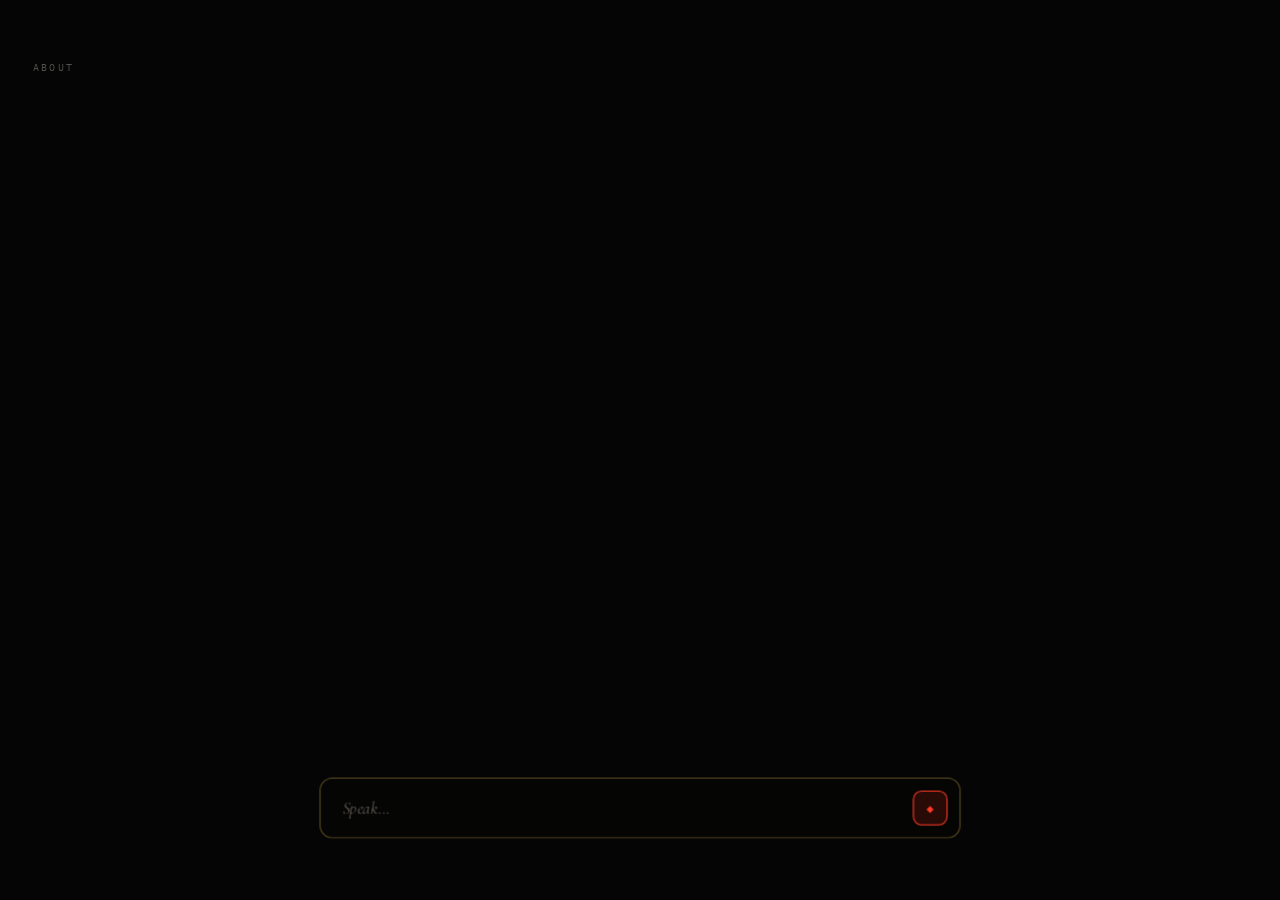
==== commit 1fb3fc31: "Add artist statement page (about.html) with concept, arc, research framing, process Linked from the " ====
--- a/index.html
+++ b/index.html
@@ -11,7 +11,6 @@
 <body>
 <div id="viewport">
   <div id="stage">
-    <video id="camBg" class="cam" autoplay muted playsinline></video>
     <div id="veil" style="opacity:0"></div>
 
     <div id="field">
@@ -86,6 +85,7 @@
       <button id="muteBtn">SOUND ◉</button>
     </div>
     <button id="skipBtn">SKIP ▸▸</button>
+    <a id="aboutLink" href="about.html">ABOUT</a>
     <div id="camErr"></div>
 
     <div id="chatBar">
--- a/css/style.css
+++ b/css/style.css
@@ -1,6 +1,6 @@
 html,body{margin:0;height:100%;background:#050505;overflow:hidden;font-family:'IBM Plex Mono',monospace;-webkit-font-smoothing:antialiased}
-#viewport{position:fixed;inset:0;display:grid;place-items:center;background:#050505}
-#stage{width:1180px;height:760px;position:relative;overflow:hidden;background:#050505;flex:none}
+#viewport{position:fixed;inset:0;background:#050505}
+#stage{width:1180px;height:760px;position:absolute;left:50%;top:50%;overflow:hidden;background:#050505}
 
 /* ── motion ───────────────────────────────────────────────────── */
 @keyframes breathe{0%,100%{transform:scale(1);opacity:.85}50%{transform:scale(1.045);opacity:1}}
@@ -31,7 +31,6 @@
 
 /* ── stage layers ─────────────────────────────────────────────── */
 .cam{position:absolute;inset:0;width:100%;height:100%;object-fit:cover;transform:scaleX(-1)}
-#camBg{filter:grayscale(30%) contrast(1.05) brightness(.9)}
 #camFg{filter:saturate(.55) contrast(1.08) brightness(.92)}
 #veil{position:absolute;inset:0;background:radial-gradient(ellipse 80% 70% at 50% 42%, #0d0a0a 0%, #060505 60%, #050505 100%);transition:opacity .3s linear}
 #veil.slow{transition:opacity 4s ease}
@@ -131,6 +130,8 @@
 #muteBtn{position:absolute;right:30px;top:64px;pointer-events:auto;background:none;border:none;color:rgba(230,200,119,.5);font:400 12px 'IBM Plex Mono',monospace;cursor:pointer;letter-spacing:.1em}
 #skipBtn{position:absolute;right:30px;top:20px;z-index:28;pointer-events:auto;background:none;border:none;color:rgba(232,226,214,.5);font:400 9px 'IBM Plex Mono',monospace;letter-spacing:.3em;cursor:pointer;display:none;animation:skipPulse 2.4s ease-in-out infinite}
 #skipBtn.show{display:block}
+#aboutLink{position:absolute;left:30px;top:22px;z-index:28;font:400 9px 'IBM Plex Mono',monospace;letter-spacing:.3em;color:rgba(232,226,214,.35);text-decoration:none}
+#aboutLink:hover{color:#c9a44a}
 #camErr{position:absolute;left:0;right:0;bottom:64px;text-align:center;font:400 9px 'IBM Plex Mono',monospace;color:rgba(255,59,38,.8);display:none;z-index:9}
 
 /* ── chat bar ─────────────────────────────────────────────────── */
